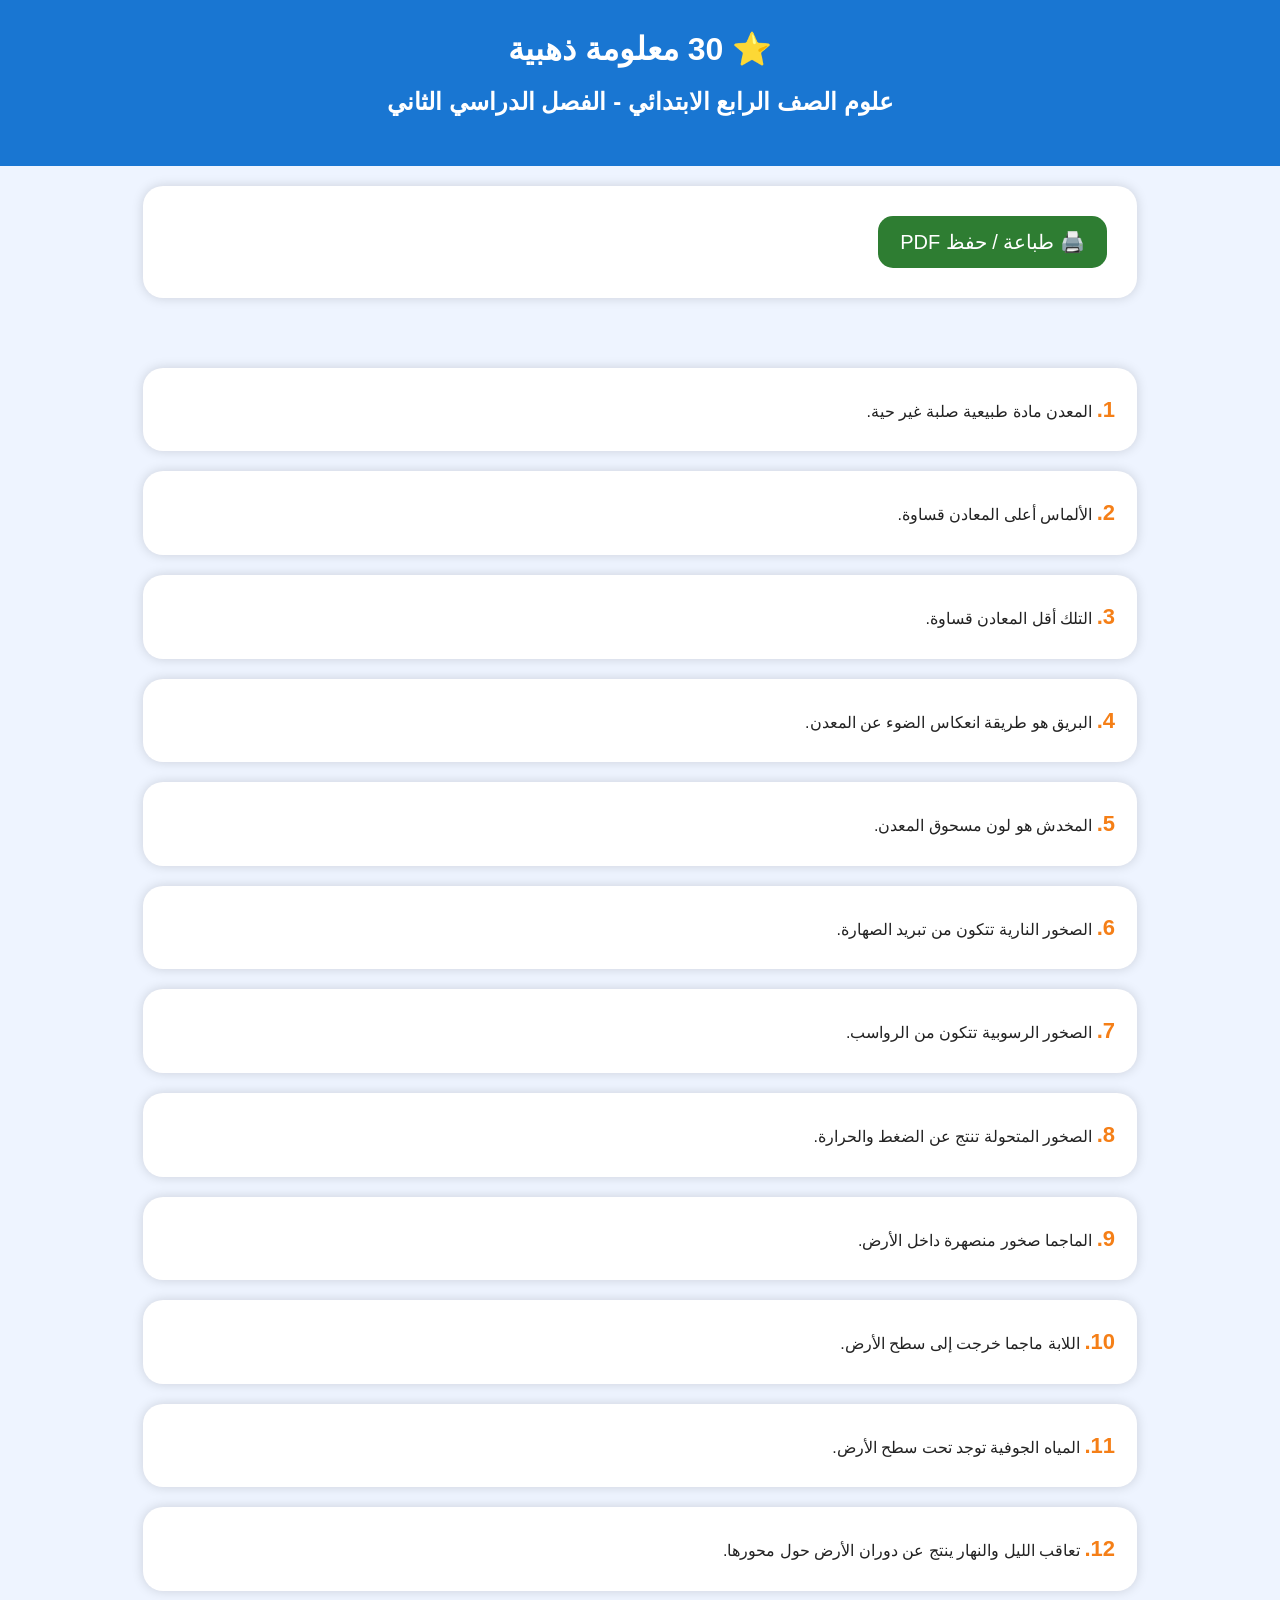
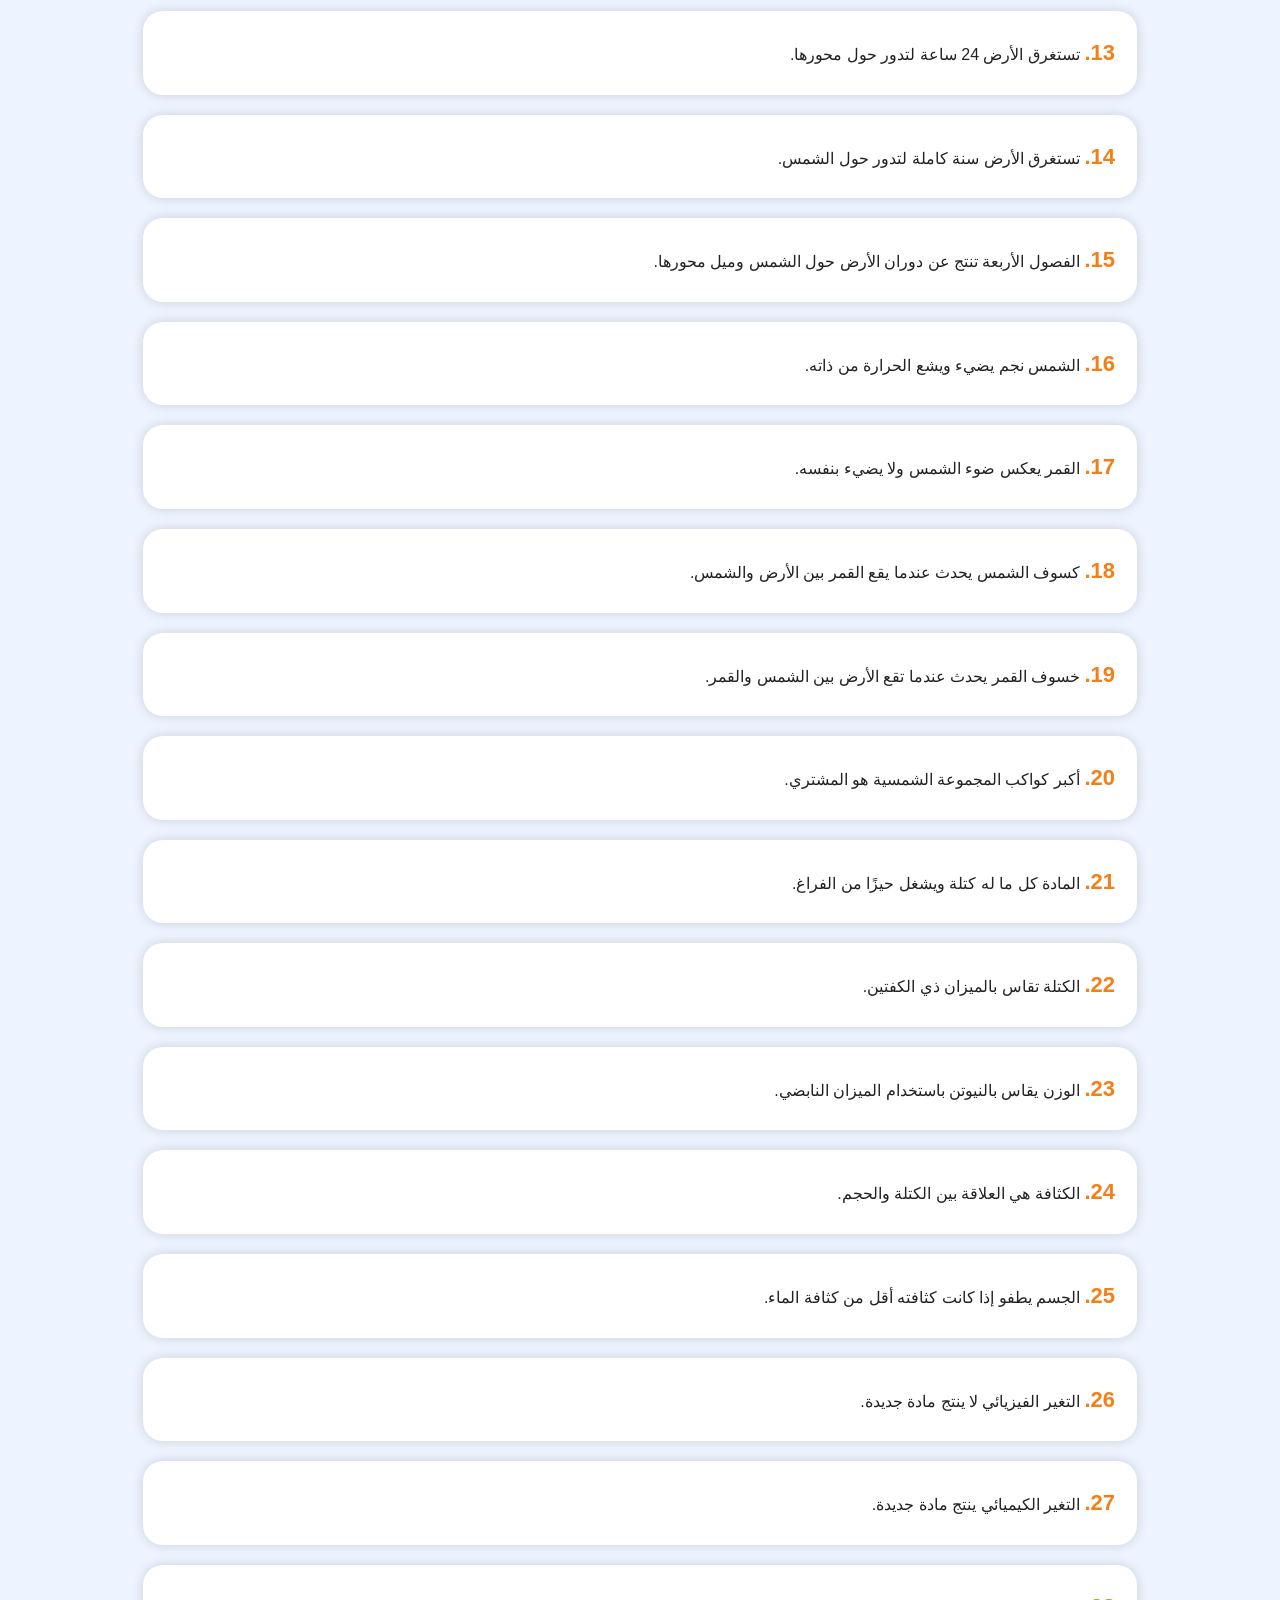
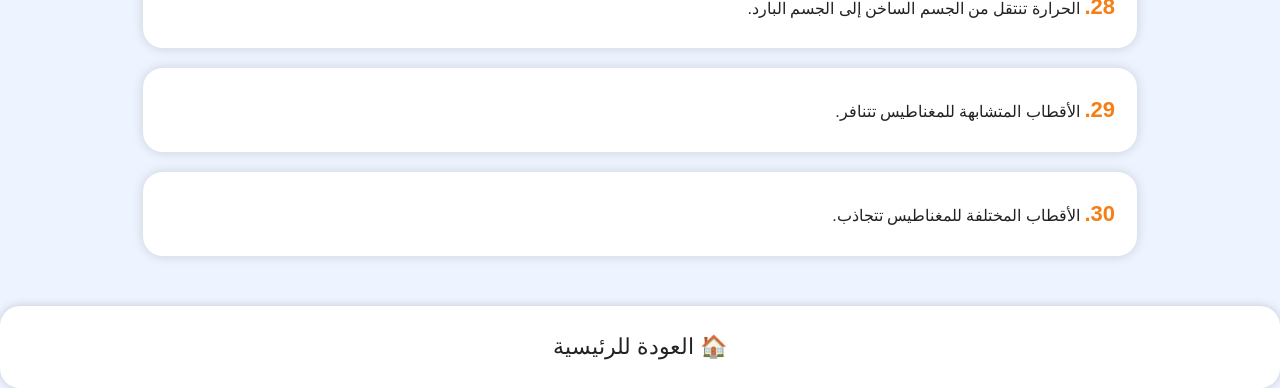
==== golden_facts.html @ 23d4956d "Add files via upload" ====
<!DOCTYPE html><html lang="ar" dir="rtl"><head><meta charset="UTF-8"><meta name="viewport" content="width=device-width, initial-scale=1.0"><title>30 معلومة ذهبية</title><link rel="stylesheet" href="style.css"></head><body><header><h1>⭐ 30 معلومة ذهبية</h1><h2>علوم الصف الرابع الابتدائي - الفصل الدراسي الثاني</h2></header><div class="review-section"><button class="printBtn" onclick="window.print()">🖨️ طباعة / حفظ PDF</button></div><div class="container" style="display:block">
<script>
const facts=['المعدن مادة طبيعية صلبة غير حية.','الألماس أعلى المعادن قساوة.','التلك أقل المعادن قساوة.','البريق هو طريقة انعكاس الضوء عن المعدن.','المخدش هو لون مسحوق المعدن.','الصخور النارية تتكون من تبريد الصهارة.','الصخور الرسوبية تتكون من الرواسب.','الصخور المتحولة تنتج عن الضغط والحرارة.','الماجما صخور منصهرة داخل الأرض.','اللابة ماجما خرجت إلى سطح الأرض.','المياه الجوفية توجد تحت سطح الأرض.','تعاقب الليل والنهار ينتج عن دوران الأرض حول محورها.','تستغرق الأرض 24 ساعة لتدور حول محورها.','تستغرق الأرض سنة كاملة لتدور حول الشمس.','الفصول الأربعة تنتج عن دوران الأرض حول الشمس وميل محورها.','الشمس نجم يضيء ويشع الحرارة من ذاته.','القمر يعكس ضوء الشمس ولا يضيء بنفسه.','كسوف الشمس يحدث عندما يقع القمر بين الأرض والشمس.','خسوف القمر يحدث عندما تقع الأرض بين الشمس والقمر.','أكبر كواكب المجموعة الشمسية هو المشتري.','المادة كل ما له كتلة ويشغل حيزًا من الفراغ.','الكتلة تقاس بالميزان ذي الكفتين.','الوزن يقاس بالنيوتن باستخدام الميزان النابضي.','الكثافة هي العلاقة بين الكتلة والحجم.','الجسم يطفو إذا كانت كثافته أقل من كثافة الماء.','التغير الفيزيائي لا ينتج مادة جديدة.','التغير الكيميائي ينتج مادة جديدة.','الحرارة تنتقل من الجسم الساخن إلى الجسم البارد.','الأقطاب المتشابهة للمغناطيس تتنافر.','الأقطاب المختلفة للمغناطيس تتجاذب.'];
document.write(facts.map((f,i)=>`<div class="factBox"><span class="factNumber">${i+1}.</span> ${f}</div>`).join(''));
</script></div><a class="card" href="index.html">🏠 العودة للرئيسية</a></body></html>
---- style.css ----
body{font-family:Tahoma,Arial,sans-serif;background:#eef4ff;margin:0;padding:0;text-align:center;color:#222}header{background:#1976d2;color:white;padding:30px 15px}header h1{margin:0 0 10px} .container{width:90%;max-width:1000px;margin:auto;padding:30px;display:grid;grid-template-columns:repeat(auto-fit,minmax(250px,1fr));gap:20px}.card{background:white;padding:28px;border-radius:20px;font-size:22px;text-decoration:none;color:#222;box-shadow:0 0 10px rgba(0,0,0,.18);transition:.25s;display:block}.card:hover{transform:scale(1.03);background:#fff9c4}footer{margin-top:40px;padding:20px;background:#1976d2;color:white}.questionBox{background:white;padding:20px;margin:20px auto;border-radius:15px;box-shadow:0 0 10px lightgray;text-align:right;max-width:900px}.submitBtn,.resetBtn,.printBtn{font-size:20px;padding:14px 22px;border:none;border-radius:15px;background:#1976d2;color:white;cursor:pointer;margin:8px}.resetBtn{background:#6a1b9a}.printBtn{background:#2e7d32}#result{font-size:23px;margin:30px auto;font-weight:bold;background:white;padding:20px;border-radius:20px;box-shadow:0 0 15px lightgray;max-width:850px}.progressBox{background:#e3f2fd;border-radius:15px;padding:15px;margin:20px auto;max-width:850px;font-size:18px}.certificate{background:#fffde7;border:4px dashed #fbc02d;border-radius:25px;padding:30px;margin:25px auto;max-width:850px;font-size:22px}.factBox,.review-section,.mindmap{background:white;margin:20px auto;padding:22px;border-radius:20px;box-shadow:0 0 12px rgba(0,0,0,.15);max-width:950px;text-align:right;line-height:1.8}.factNumber{font-weight:bold;color:#f57f17;font-size:22px}.quick-table{width:100%;border-collapse:collapse;margin-top:15px}.quick-table th,.quick-table td{border:1px solid #ccc;padding:10px;text-align:center}.quick-table th{background:#1976d2;color:white}.key,.tip{background:#fff9c4;padding:12px;border-radius:10px;font-weight:bold;display:block;margin:10px 0}.success{background:#e8f5e9;border-right:8px solid #2e7d32;padding:15px;border-radius:12px;margin:15px 0}.warning{background:#ffebee;border-right:8px solid #c62828;padding:15px;border-radius:12px;margin:15px 0}.center-title{background:#1976d2;color:white;display:inline-block;padding:18px 30px;border-radius:25px;font-size:24px;font-weight:bold;margin-bottom:25px}.branches{display:grid;grid-template-columns:repeat(auto-fit,minmax(220px,1fr));gap:18px;margin-top:20px}.branch{background:#eef4ff;border-right:8px solid #1976d2;padding:18px;border-radius:15px;text-align:right;font-size:18px;line-height:1.8}.branch h3{margin-top:0;color:#0d47a1}@media print{.card,.submitBtn,.resetBtn,.printBtn,footer{display:none}body{background:white}.questionBox,.factBox,.review-section,.mindmap{box-shadow:none;border:1px solid #ccc}}
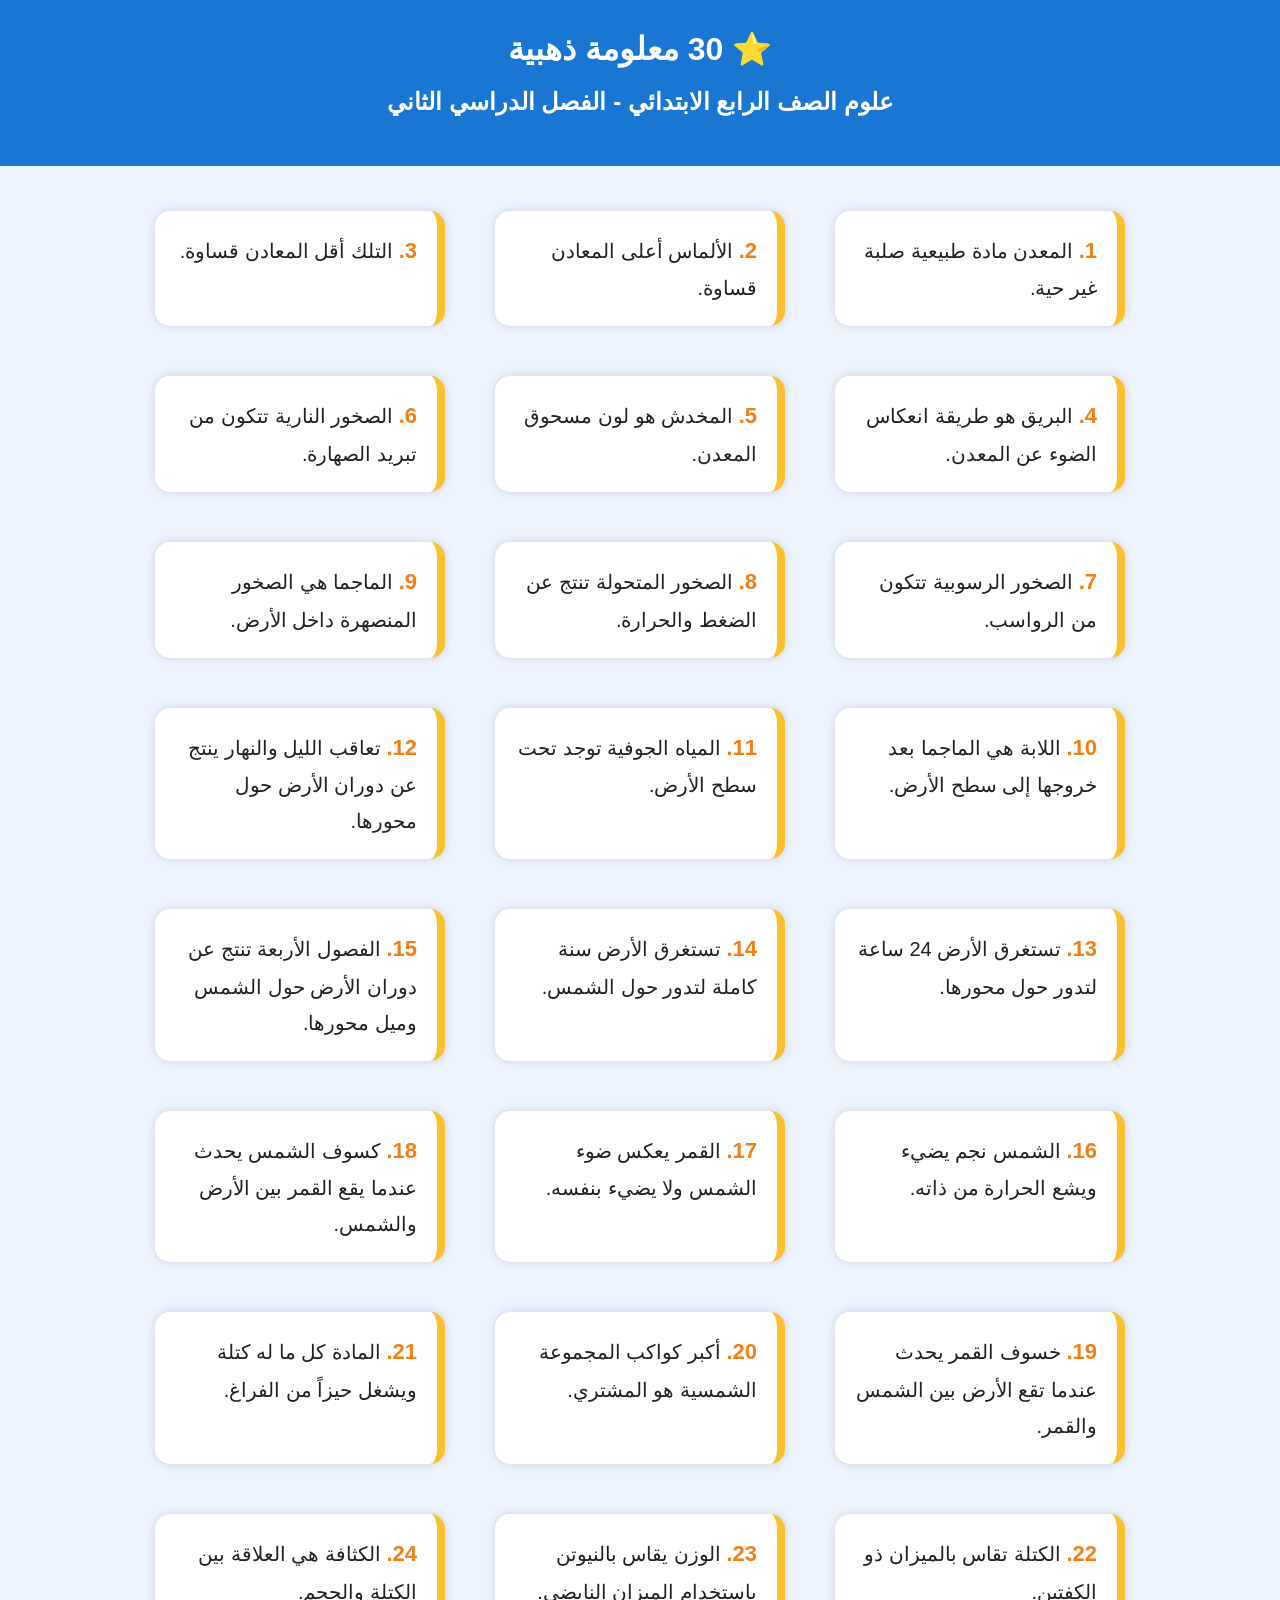
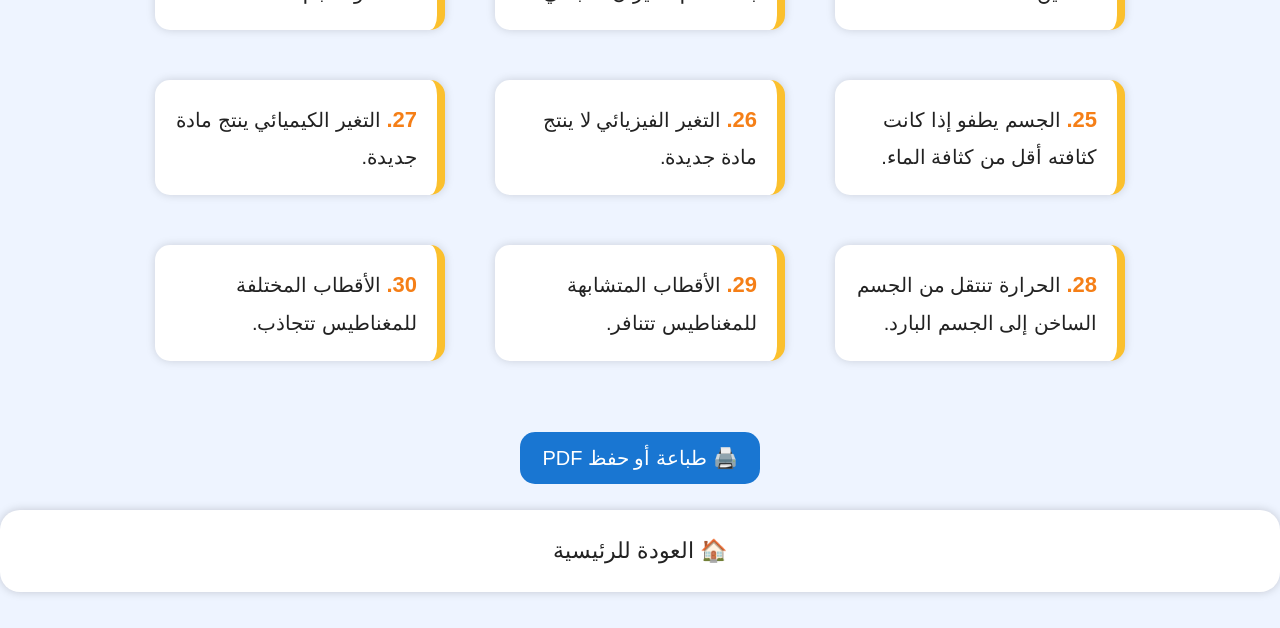
==== commit dfc623f6: "Add files via upload" ====
--- a/golden_facts.html
+++ b/golden_facts.html
@@ -1,5 +1,147 @@
-<!DOCTYPE html><html lang="ar" dir="rtl"><head><meta charset="UTF-8"><meta name="viewport" content="width=device-width, initial-scale=1.0"><title>30 معلومة ذهبية</title><link rel="stylesheet" href="style.css"></head><body><header><h1>⭐ 30 معلومة ذهبية</h1><h2>علوم الصف الرابع الابتدائي - الفصل الدراسي الثاني</h2></header><div class="review-section"><button class="printBtn" onclick="window.print()">🖨️ طباعة / حفظ PDF</button></div><div class="container" style="display:block">
-<script>
-const facts=['المعدن مادة طبيعية صلبة غير حية.','الألماس أعلى المعادن قساوة.','التلك أقل المعادن قساوة.','البريق هو طريقة انعكاس الضوء عن المعدن.','المخدش هو لون مسحوق المعدن.','الصخور النارية تتكون من تبريد الصهارة.','الصخور الرسوبية تتكون من الرواسب.','الصخور المتحولة تنتج عن الضغط والحرارة.','الماجما صخور منصهرة داخل الأرض.','اللابة ماجما خرجت إلى سطح الأرض.','المياه الجوفية توجد تحت سطح الأرض.','تعاقب الليل والنهار ينتج عن دوران الأرض حول محورها.','تستغرق الأرض 24 ساعة لتدور حول محورها.','تستغرق الأرض سنة كاملة لتدور حول الشمس.','الفصول الأربعة تنتج عن دوران الأرض حول الشمس وميل محورها.','الشمس نجم يضيء ويشع الحرارة من ذاته.','القمر يعكس ضوء الشمس ولا يضيء بنفسه.','كسوف الشمس يحدث عندما يقع القمر بين الأرض والشمس.','خسوف القمر يحدث عندما تقع الأرض بين الشمس والقمر.','أكبر كواكب المجموعة الشمسية هو المشتري.','المادة كل ما له كتلة ويشغل حيزًا من الفراغ.','الكتلة تقاس بالميزان ذي الكفتين.','الوزن يقاس بالنيوتن باستخدام الميزان النابضي.','الكثافة هي العلاقة بين الكتلة والحجم.','الجسم يطفو إذا كانت كثافته أقل من كثافة الماء.','التغير الفيزيائي لا ينتج مادة جديدة.','التغير الكيميائي ينتج مادة جديدة.','الحرارة تنتقل من الجسم الساخن إلى الجسم البارد.','الأقطاب المتشابهة للمغناطيس تتنافر.','الأقطاب المختلفة للمغناطيس تتجاذب.'];
-document.write(facts.map((f,i)=>`<div class="factBox"><span class="factNumber">${i+1}.</span> ${f}</div>`).join(''));
-</script></div><a class="card" href="index.html">🏠 العودة للرئيسية</a></body></html>
+<!DOCTYPE html>
+<html lang="ar" dir="rtl">
+
+<head>
+
+<meta charset="UTF-8">
+
+<meta name="viewport" content="width=device-width, initial-scale=1.0">
+
+<title>30 معلومة ذهبية</title>
+
+<link rel="stylesheet" href="style.css">
+
+<style>
+
+.factBox{
+
+background:white;
+
+margin:15px;
+
+padding:20px;
+
+border-radius:15px;
+
+box-shadow:0 0 10px rgba(0,0,0,.15);
+
+font-size:20px;
+
+text-align:right;
+
+border-right:8px solid #fbc02d;
+
+}
+
+.factNumber{
+
+font-weight:bold;
+
+color:#f57f17;
+
+font-size:22px;
+
+}
+
+</style>
+
+</head>
+
+<body>
+
+<header>
+
+<h1>
+⭐ 30 معلومة ذهبية
+</h1>
+
+<h2>
+علوم الصف الرابع الابتدائي - الفصل الدراسي الثاني
+</h2>
+
+</header>
+
+<div class="container">
+
+<div class="factBox"><span class="factNumber">1.</span> المعدن مادة طبيعية صلبة غير حية.</div>
+
+<div class="factBox"><span class="factNumber">2.</span> الألماس أعلى المعادن قساوة.</div>
+
+<div class="factBox"><span class="factNumber">3.</span> التلك أقل المعادن قساوة.</div>
+
+<div class="factBox"><span class="factNumber">4.</span> البريق هو طريقة انعكاس الضوء عن المعدن.</div>
+
+<div class="factBox"><span class="factNumber">5.</span> المخدش هو لون مسحوق المعدن.</div>
+
+<div class="factBox"><span class="factNumber">6.</span> الصخور النارية تتكون من تبريد الصهارة.</div>
+
+<div class="factBox"><span class="factNumber">7.</span> الصخور الرسوبية تتكون من الرواسب.</div>
+
+<div class="factBox"><span class="factNumber">8.</span> الصخور المتحولة تنتج عن الضغط والحرارة.</div>
+
+<div class="factBox"><span class="factNumber">9.</span> الماجما هي الصخور المنصهرة داخل الأرض.</div>
+
+<div class="factBox"><span class="factNumber">10.</span> اللابة هي الماجما بعد خروجها إلى سطح الأرض.</div>
+
+<div class="factBox"><span class="factNumber">11.</span> المياه الجوفية توجد تحت سطح الأرض.</div>
+
+<div class="factBox"><span class="factNumber">12.</span> تعاقب الليل والنهار ينتج عن دوران الأرض حول محورها.</div>
+
+<div class="factBox"><span class="factNumber">13.</span> تستغرق الأرض 24 ساعة لتدور حول محورها.</div>
+
+<div class="factBox"><span class="factNumber">14.</span> تستغرق الأرض سنة كاملة لتدور حول الشمس.</div>
+
+<div class="factBox"><span class="factNumber">15.</span> الفصول الأربعة تنتج عن دوران الأرض حول الشمس وميل محورها.</div>
+
+<div class="factBox"><span class="factNumber">16.</span> الشمس نجم يضيء ويشع الحرارة من ذاته.</div>
+
+<div class="factBox"><span class="factNumber">17.</span> القمر يعكس ضوء الشمس ولا يضيء بنفسه.</div>
+
+<div class="factBox"><span class="factNumber">18.</span> كسوف الشمس يحدث عندما يقع القمر بين الأرض والشمس.</div>
+
+<div class="factBox"><span class="factNumber">19.</span> خسوف القمر يحدث عندما تقع الأرض بين الشمس والقمر.</div>
+
+<div class="factBox"><span class="factNumber">20.</span> أكبر كواكب المجموعة الشمسية هو المشتري.</div>
+
+<div class="factBox"><span class="factNumber">21.</span> المادة كل ما له كتلة ويشغل حيزاً من الفراغ.</div>
+
+<div class="factBox"><span class="factNumber">22.</span> الكتلة تقاس بالميزان ذو الكفتين.</div>
+
+<div class="factBox"><span class="factNumber">23.</span> الوزن يقاس بالنيوتن باستخدام الميزان النابضي.</div>
+
+<div class="factBox"><span class="factNumber">24.</span> الكثافة هي العلاقة بين الكتلة والحجم.</div>
+
+<div class="factBox"><span class="factNumber">25.</span> الجسم يطفو إذا كانت كثافته أقل من كثافة الماء.</div>
+
+<div class="factBox"><span class="factNumber">26.</span> التغير الفيزيائي لا ينتج مادة جديدة.</div>
+
+<div class="factBox"><span class="factNumber">27.</span> التغير الكيميائي ينتج مادة جديدة.</div>
+
+<div class="factBox"><span class="factNumber">28.</span> الحرارة تنتقل من الجسم الساخن إلى الجسم البارد.</div>
+
+<div class="factBox"><span class="factNumber">29.</span> الأقطاب المتشابهة للمغناطيس تتنافر.</div>
+
+<div class="factBox"><span class="factNumber">30.</span> الأقطاب المختلفة للمغناطيس تتجاذب.</div>
+
+</div>
+
+<br>
+
+<div style="text-align:center">
+
+<button onclick="window.print()" class="submitBtn">
+🖨️ طباعة أو حفظ PDF
+</button>
+
+<br><br>
+
+<a class="card" href="index.html">
+🏠 العودة للرئيسية
+</a>
+
+</div>
+
+<br><br>
+
+</body>
+</html>
